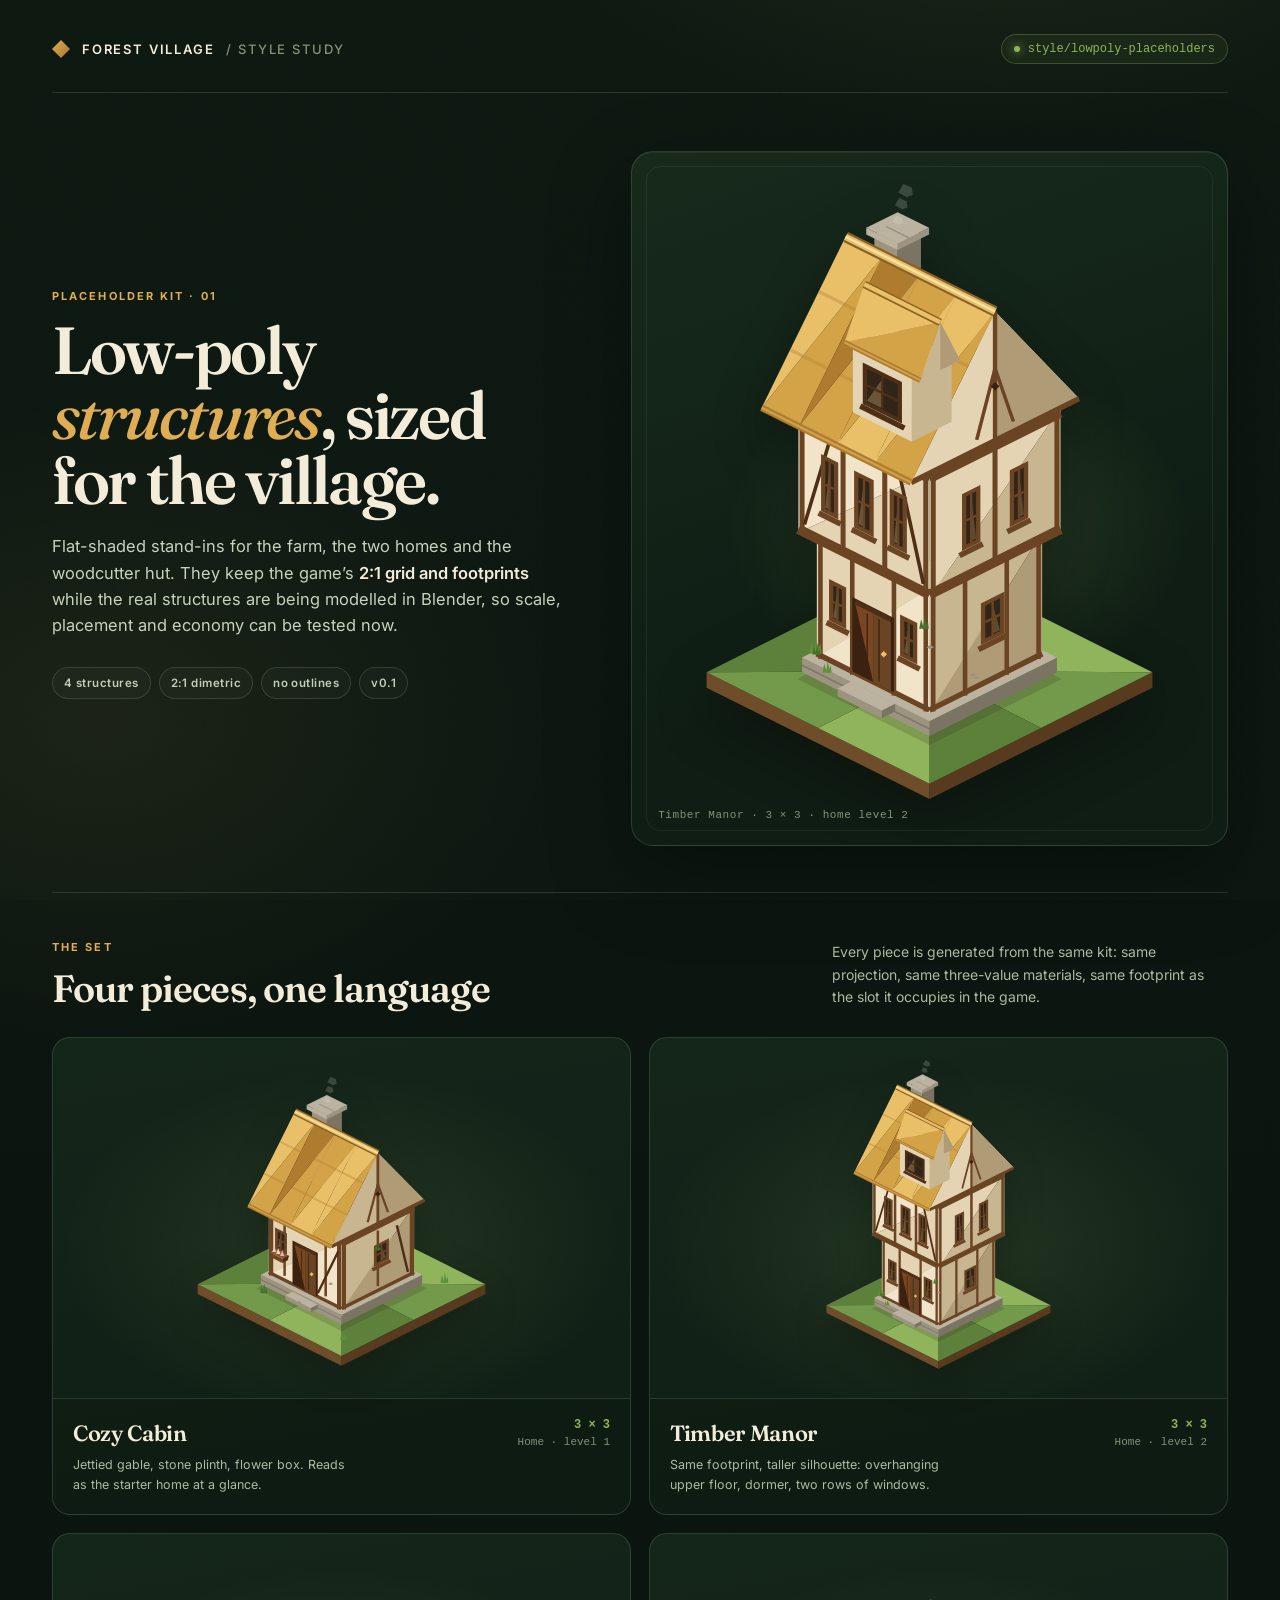
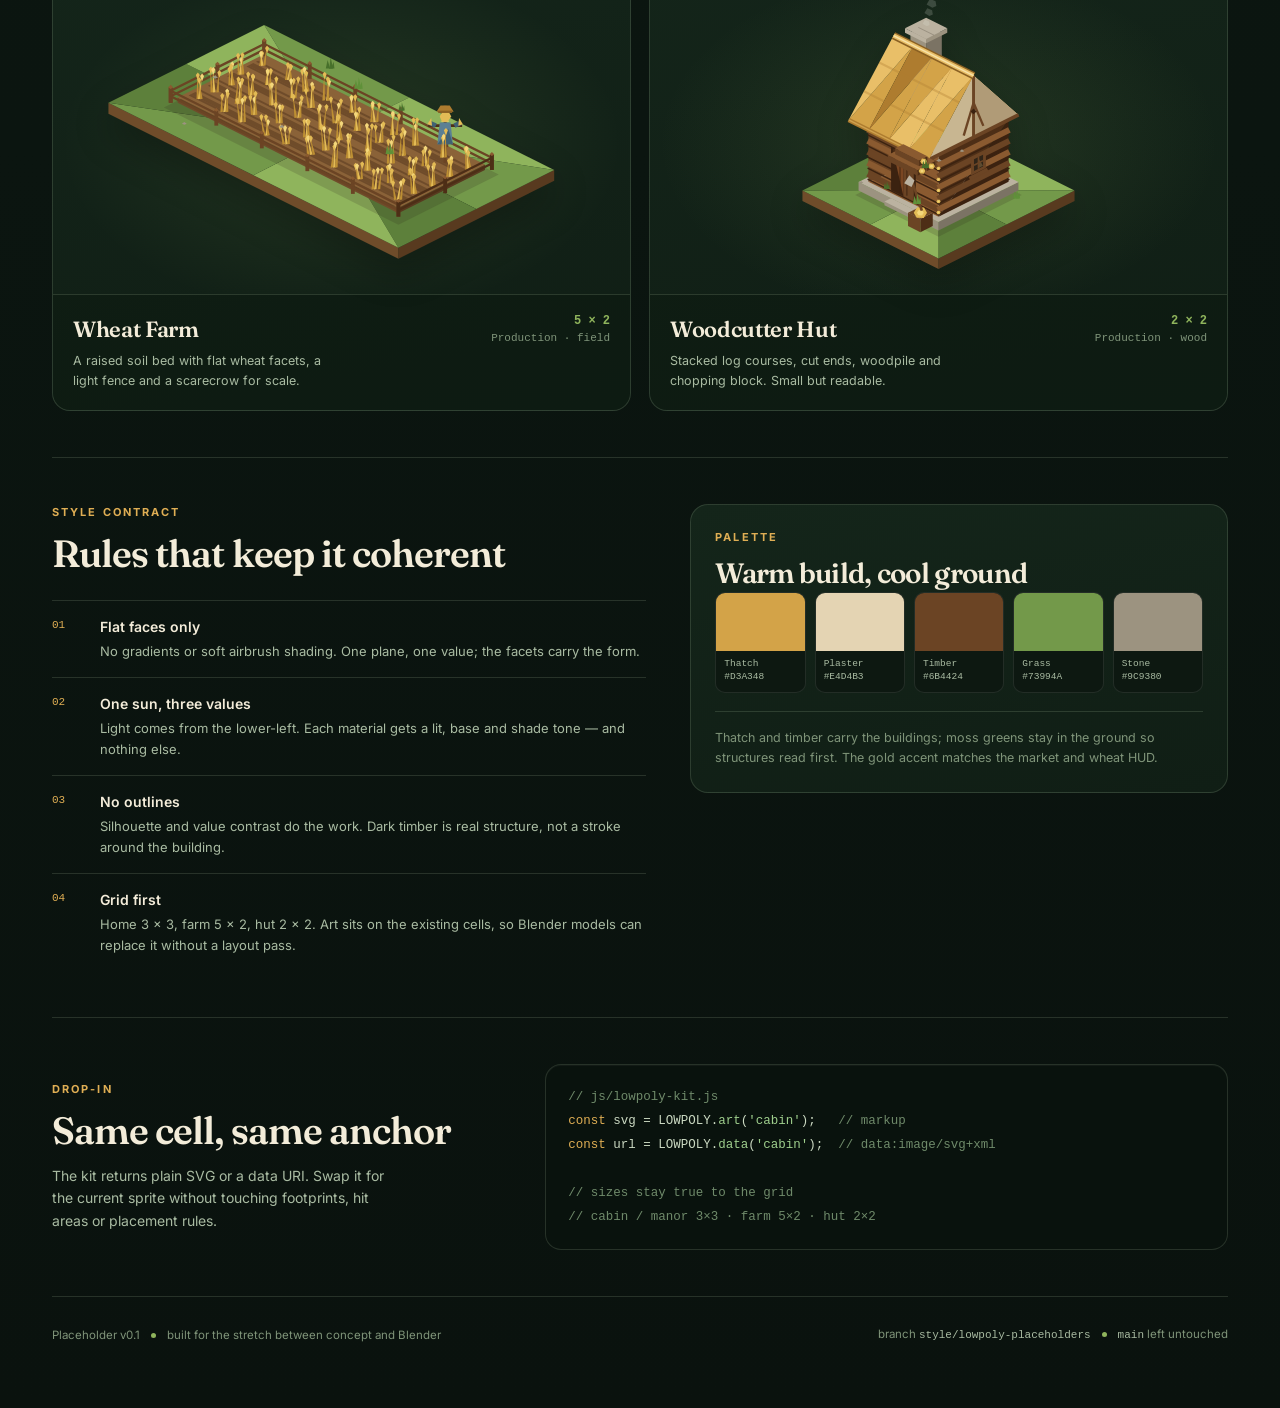
==== lowpoly.html @ d485dd76 "Add low-poly structure placeholder kit Additive, opt-in style kit for cabin, manor, farm and woodcut" ====
<!DOCTYPE html>
<html lang="en">
<head>
<meta charset="utf-8">
<meta name="viewport" content="width=device-width, initial-scale=1">
<title>Low-poly structure placeholders · Forest Village</title>
<meta name="theme-color" content="#0c1710">
<link rel="preconnect" href="https://fonts.googleapis.com">
<link rel="preconnect" href="https://fonts.gstatic.com" crossorigin>
<link href="https://fonts.googleapis.com/css2?family=Fraunces:ital,opsz,wght@0,9..144,500;0,9..144,600;1,9..144,500&family=Inter:wght@400;500;600;700&display=swap" rel="stylesheet">
<link rel="stylesheet" href="css/lowpoly-preview.css">
</head>
<body>
<div class="page">

  <header class="masthead">
    <div class="brand"><span class="mark" aria-hidden="true"></span>Forest Village <span style="color:var(--faint);font-weight:500">/ style study</span></div>
    <div class="branch"><i aria-hidden="true"></i>style/lowpoly-placeholders</div>
  </header>

  <main>
    <section class="hero">
      <div class="hero-copy">
        <span class="eyebrow">Placeholder kit · 01</span>
        <h1>Low-poly <em>structures</em>, sized for the village.</h1>
        <p class="lede">Flat-shaded stand-ins for the farm, the two homes and the woodcutter hut. They keep the game’s <strong>2:1 grid and footprints</strong> while the real structures are being modelled in Blender, so scale, placement and economy can be tested now.</p>
        <div class="chips">
          <span>4 structures</span>
          <span>2:1 dimetric</span>
          <span>no outlines</span>
          <span>v0.1</span>
        </div>
      </div>
      <figure class="hero-art">
        <img id="heroArt" alt="Low-poly Timber Manor placeholder">
        <figcaption>Timber Manor · 3 × 3 · home level 2</figcaption>
      </figure>
    </section>

    <section class="section">
      <div class="section-head">
        <div>
          <span class="eyebrow">The set</span>
          <h2>Four pieces, one language</h2>
        </div>
        <p>Every piece is generated from the same kit: same projection, same three-value materials, same footprint as the slot it occupies in the game.</p>
      </div>
      <div class="grid" id="grid"></div>
    </section>

    <section class="section split">
      <div class="rules">
        <span class="eyebrow">Style contract</span>
        <h2>Rules that keep it coherent</h2>
        <ol>
          <li><div><b>Flat faces only</b><span>No gradients or soft airbrush shading. One plane, one value; the facets carry the form.</span></div></li>
          <li><div><b>One sun, three values</b><span>Light comes from the lower-left. Each material gets a lit, base and shade tone — and nothing else.</span></div></li>
          <li><div><b>No outlines</b><span>Silhouette and value contrast do the work. Dark timber is real structure, not a stroke around the building.</span></div></li>
          <li><div><b>Grid first</b><span>Home 3 × 3, farm 5 × 2, hut 2 × 2. Art sits on the existing cells, so Blender models can replace it without a layout pass.</span></div></li>
        </ol>
      </div>
      <div class="palette-card">
        <span class="eyebrow">Palette</span>
        <h2 style="font-size:28px">Warm build, cool ground</h2>
        <div class="swatches" id="swatches"></div>
        <p class="note">Thatch and timber carry the buildings; moss greens stay in the ground so structures read first. The gold accent matches the market and wheat HUD.</p>
      </div>
    </section>

    <section class="section code-card">
      <div>
        <span class="eyebrow">Drop-in</span>
        <h2>Same cell, same anchor</h2>
        <p>The kit returns plain SVG or a data URI. Swap it for the current sprite without touching footprints, hit areas or placement rules.</p>
      </div>
      <pre><code><span class="c">// js/lowpoly-kit.js</span>
<span class="k">const</span> svg = LOWPOLY.<span class="s">art</span>(<span class="s">'cabin'</span>);   <span class="c">// markup</span>
<span class="k">const</span> url = LOWPOLY.<span class="s">data</span>(<span class="s">'cabin'</span>);  <span class="c">// data:image/svg+xml</span>

<span class="c">// sizes stay true to the grid</span>
<span class="c">// cabin / manor 3×3 · farm 5×2 · hut 2×2</span></code></pre>
    </section>
  </main>

  <footer>
    <span>Placeholder v0.1 <span class="dot"></span> built for the stretch between concept and Blender</span>
    <span>branch <code>style/lowpoly-placeholders</code> <span class="dot"></span> <code>main</code> left untouched</span>
  </footer>

</div>

<script src="js/lowpoly-kit.js"></script>
<script>
(function () {
  'use strict';
  var LP = window.LOWPOLY;
  if (!LP) return;

  document.getElementById('heroArt').src = LP.data('manor');

  var order = ['cabin', 'manor', 'farm', 'hut'];
  document.getElementById('grid').innerHTML = order.map(function (key) {
    var m = LP.META[key];
    return '<article class="card">' +
      '<div class="card-art"><img src="' + LP.data(key) + '" alt="Low-poly ' + m.name + ' placeholder"></div>' +
      '<div class="card-body"><div><h3>' + m.name + '</h3><p>' + m.note + '</p></div>' +
      '<div class="foot"><b>' + m.foot + '</b>' + m.role + '</div></div>' +
      '</article>';
  }).join('');

  var mats = [
    ['Thatch', LP.PAL.thatch.base],
    ['Plaster', LP.PAL.plaster.base],
    ['Timber', LP.PAL.timber.base],
    ['Grass', LP.PAL.grass.base],
    ['Stone', LP.PAL.stone.base]
  ];
  document.getElementById('swatches').innerHTML = mats.map(function (m) {
    return '<div class="swatch"><i style="background:' + m[1] + '"></i><span>' + m[0] + '<br>' + m[1].toUpperCase() + '</span></div>';
  }).join('');
})();
</script>
</body>
</html>
---- css/lowpoly-preview.css ----
:root{
  --ink:#0c1710;
  --deep:#0f1d14;
  --panel:#14251a;
  --panel-2:#192d1f;
  --line:rgba(191,214,178,.16);
  --line-strong:rgba(191,214,178,.28);
  --cream:#f3ecd9;
  --muted:#a9bba2;
  --faint:#7f9479;
  --gold:#dfae54;
  --moss:#8fb45c;
  --display:"Fraunces",Georgia,"Times New Roman",serif;
  --text:"Inter",-apple-system,BlinkMacSystemFont,"Segoe UI",sans-serif;
}
*{box-sizing:border-box}
html{background:var(--ink)}
body{
  margin:0;
  color:var(--cream);
  font:15px/1.6 var(--text);
  background:
    radial-gradient(900px 600px at 78% -8%,rgba(117,154,74,.18),transparent 62%),
    radial-gradient(700px 500px at 8% 24%,rgba(223,174,84,.07),transparent 65%),
    linear-gradient(180deg,#0c1710 0%,#0b1510 58%,#0a120e 100%);
  min-height:100vh;
}
body::before{
  content:"";
  position:fixed;inset:0;pointer-events:none;z-index:0;
  background-image:url("data:image/svg+xml,%3Csvg xmlns='http://www.w3.org/2000/svg' width='140' height='140'%3E%3Cfilter id='n'%3E%3CfeTurbulence type='fractalNoise' baseFrequency='.82' numOctaves='3' stitchTiles='stitch'/%3E%3C/filter%3E%3Crect width='100%25' height='100%25' filter='url(%23n)' opacity='.32'/%3E%3C/svg%3E");
  opacity:.045;mix-blend-mode:screen;
}
.page{position:relative;z-index:1;max-width:1240px;margin:0 auto;padding:34px 32px 64px}
a{color:inherit}

.masthead{display:flex;align-items:center;justify-content:space-between;gap:20px;padding-bottom:28px;border-bottom:1px solid var(--line)}
.brand{display:flex;align-items:center;gap:12px;font-size:13px;font-weight:600;letter-spacing:.14em;text-transform:uppercase;color:var(--cream)}
.brand .mark{width:18px;height:18px;display:inline-block;background:linear-gradient(135deg,var(--gold),#a9752c);clip-path:polygon(50% 0,100% 50%,50% 100%,0 50%);box-shadow:0 0 18px rgba(223,174,84,.35)}
.branch{display:inline-flex;align-items:center;gap:8px;font:12px/1 ui-monospace,SFMono-Regular,Consolas,monospace;color:var(--moss);border:1px solid rgba(143,180,92,.3);background:rgba(143,180,92,.07);padding:8px 12px;border-radius:999px;white-space:nowrap}
.branch i{width:6px;height:6px;border-radius:50%;background:var(--moss);box-shadow:0 0 10px var(--moss)}

.eyebrow{display:block;font-size:11px;font-weight:700;letter-spacing:.19em;text-transform:uppercase;color:var(--gold);margin:0 0 12px}
h1,h2,h3,p{margin:0}
h1{font-family:var(--display);font-weight:600;font-size:clamp(42px,5.2vw,72px);line-height:.98;letter-spacing:-.035em;max-width:12ch}
h1 em{font-style:italic;color:var(--gold);font-weight:500}
h2{font-family:var(--display);font-weight:600;font-size:clamp(27px,3vw,38px);line-height:1.05;letter-spacing:-.025em}
.lede{color:#c6d2bd;font-size:16.5px;max-width:52ch;margin-top:20px}
.lede strong{color:var(--cream);font-weight:600}

.hero{display:grid;grid-template-columns:minmax(0,.94fr) minmax(0,1.06fr);gap:50px;align-items:center;padding:58px 0 46px}
.hero-copy{padding-bottom:10px}
.chips{display:flex;flex-wrap:wrap;gap:8px;margin-top:28px}
.chips span{font-size:11.5px;font-weight:600;letter-spacing:.04em;color:#c2cfb8;border:1px solid var(--line);background:rgba(255,255,255,.025);padding:6px 11px;border-radius:999px}
.hero-art{
  margin:0;position:relative;border:1px solid var(--line);border-radius:22px;overflow:hidden;
  background:
    radial-gradient(320px 230px at 55% 54%,rgba(143,180,92,.20),transparent 72%),
    linear-gradient(160deg,#172a1c,#0f1d14 68%);
  box-shadow:0 30px 80px rgba(0,0,0,.36),inset 0 1px 0 rgba(255,255,255,.05);
  min-height:440px;display:grid;place-items:center;padding:24px;
}
.hero-art::before{content:"";position:absolute;inset:14px;border:1px solid rgba(191,214,178,.08);border-radius:14px;pointer-events:none}
.hero-art img{width:min(100%,560px);height:auto;display:block;filter:drop-shadow(0 22px 26px rgba(0,0,0,.28))}
.hero-art figcaption{position:absolute;left:26px;bottom:22px;font:11px/1.4 ui-monospace,monospace;color:var(--faint);letter-spacing:.05em}

.section{padding:46px 0;border-top:1px solid var(--line)}
.section-head{display:grid;grid-template-columns:minmax(0,1fr) minmax(300px,.62fr);gap:30px;align-items:end;margin-bottom:28px}
.section-head p{color:var(--muted);font-size:14px;max-width:44ch;justify-self:end}
.section-head h2{margin-top:2px}

.grid{display:grid;grid-template-columns:repeat(2,minmax(0,1fr));gap:18px}
.card{
  border:1px solid var(--line);border-radius:18px;overflow:hidden;background:linear-gradient(170deg,var(--panel),#101e15);
  transition:transform .18s ease,border-color .18s ease,box-shadow .18s ease;
}
.card:hover{transform:translateY(-3px);border-color:var(--line-strong);box-shadow:0 18px 46px rgba(0,0,0,.28)}
.card-art{position:relative;height:360px;display:grid;place-items:center;padding:18px;background:radial-gradient(400px 250px at 50% 58%,rgba(143,180,92,.15),transparent 70%)}
.card-art img{position:absolute;inset:18px;width:calc(100% - 36px);height:calc(100% - 36px);object-fit:contain;filter:drop-shadow(0 16px 18px rgba(0,0,0,.24))}
.card-body{display:flex;align-items:flex-start;justify-content:space-between;gap:16px;padding:17px 20px 19px;border-top:1px solid var(--line);background:rgba(10,20,14,.35)}
.card-body h3{font-family:var(--display);font-size:22px;font-weight:600;letter-spacing:-.015em}
.card-body p{color:var(--muted);font-size:12.5px;margin-top:4px;max-width:34ch}
.foot{
  flex:0 0 auto;text-align:right;font:11px/1.5 ui-monospace,monospace;color:var(--faint);
}
.foot b{display:block;color:var(--moss);font-size:12px;font-weight:600}

.split{display:grid;grid-template-columns:1.05fr .95fr;gap:44px;align-items:start}
.rules ol{list-style:none;counter-reset:rule;margin:26px 0 0;padding:0;display:grid;gap:0}
.rules li{counter-increment:rule;display:grid;grid-template-columns:34px 1fr;gap:14px;padding:15px 0;border-top:1px solid var(--line)}
.rules li::before{content:"0" counter(rule);font:11px/1.7 ui-monospace,monospace;color:var(--gold)}
.rules li b{display:block;font-size:14px;font-weight:600}
.rules li span{display:block;color:var(--muted);font-size:13px;margin-top:3px}

.palette-card{border:1px solid var(--line);border-radius:18px;padding:24px;background:linear-gradient(170deg,var(--panel),#101e15)}
.swatches{display:grid;grid-template-columns:repeat(5,1fr);gap:9px;margin-top:4px}
.swatch{border-radius:10px;overflow:hidden;border:1px solid rgba(255,255,255,.09);background:#0d1811}
.swatch i{display:block;height:58px}
.swatch span{display:block;padding:7px 8px 8px;font:9.5px/1.35 ui-monospace,monospace;color:var(--muted);word-break:break-word}
.palette-card .note{color:var(--faint);font-size:12.5px;margin-top:18px;padding-top:16px;border-top:1px solid var(--line)}

.code-card{display:grid;grid-template-columns:minmax(0,.8fr) minmax(0,1.2fr);gap:38px;align-items:center}
.code-card p{color:var(--muted);font-size:14px;margin-top:14px;max-width:38ch}
pre{margin:0;border:1px solid var(--line);border-radius:16px;background:#09120d;padding:20px 22px;overflow:auto;box-shadow:inset 0 1px 0 rgba(255,255,255,.04)}
code{font:12.5px/1.75 ui-monospace,SFMono-Regular,Consolas,monospace;color:#cbd9c2}
code .c{color:#6f8a6a}
code .k{color:var(--gold)}
code .s{color:#9fcf8d}

footer{display:flex;justify-content:space-between;gap:24px;align-items:center;padding-top:28px;border-top:1px solid var(--line);color:var(--faint);font-size:11.5px}
footer code{font-size:11px;color:var(--muted)}
footer .dot{display:inline-block;width:5px;height:5px;border-radius:50%;background:var(--moss);margin:0 8px;vertical-align:1px}

@media (max-width:900px){
  .page{padding:24px 20px 48px}
  .hero{grid-template-columns:1fr;gap:34px;padding-top:38px}
  .hero-art{min-height:360px}
  .section-head,.split,.code-card{grid-template-columns:1fr;gap:18px}
  .section-head p{justify-self:start}
  .grid{grid-template-columns:1fr}
  .card-art{height:320px}
  footer{flex-direction:column;align-items:flex-start}
}
@media (max-width:520px){
  .masthead{align-items:flex-start;flex-direction:column}
  .swatches{grid-template-columns:repeat(3,1fr)}
  .brand{font-size:11px}
  h1{font-size:44px}
}
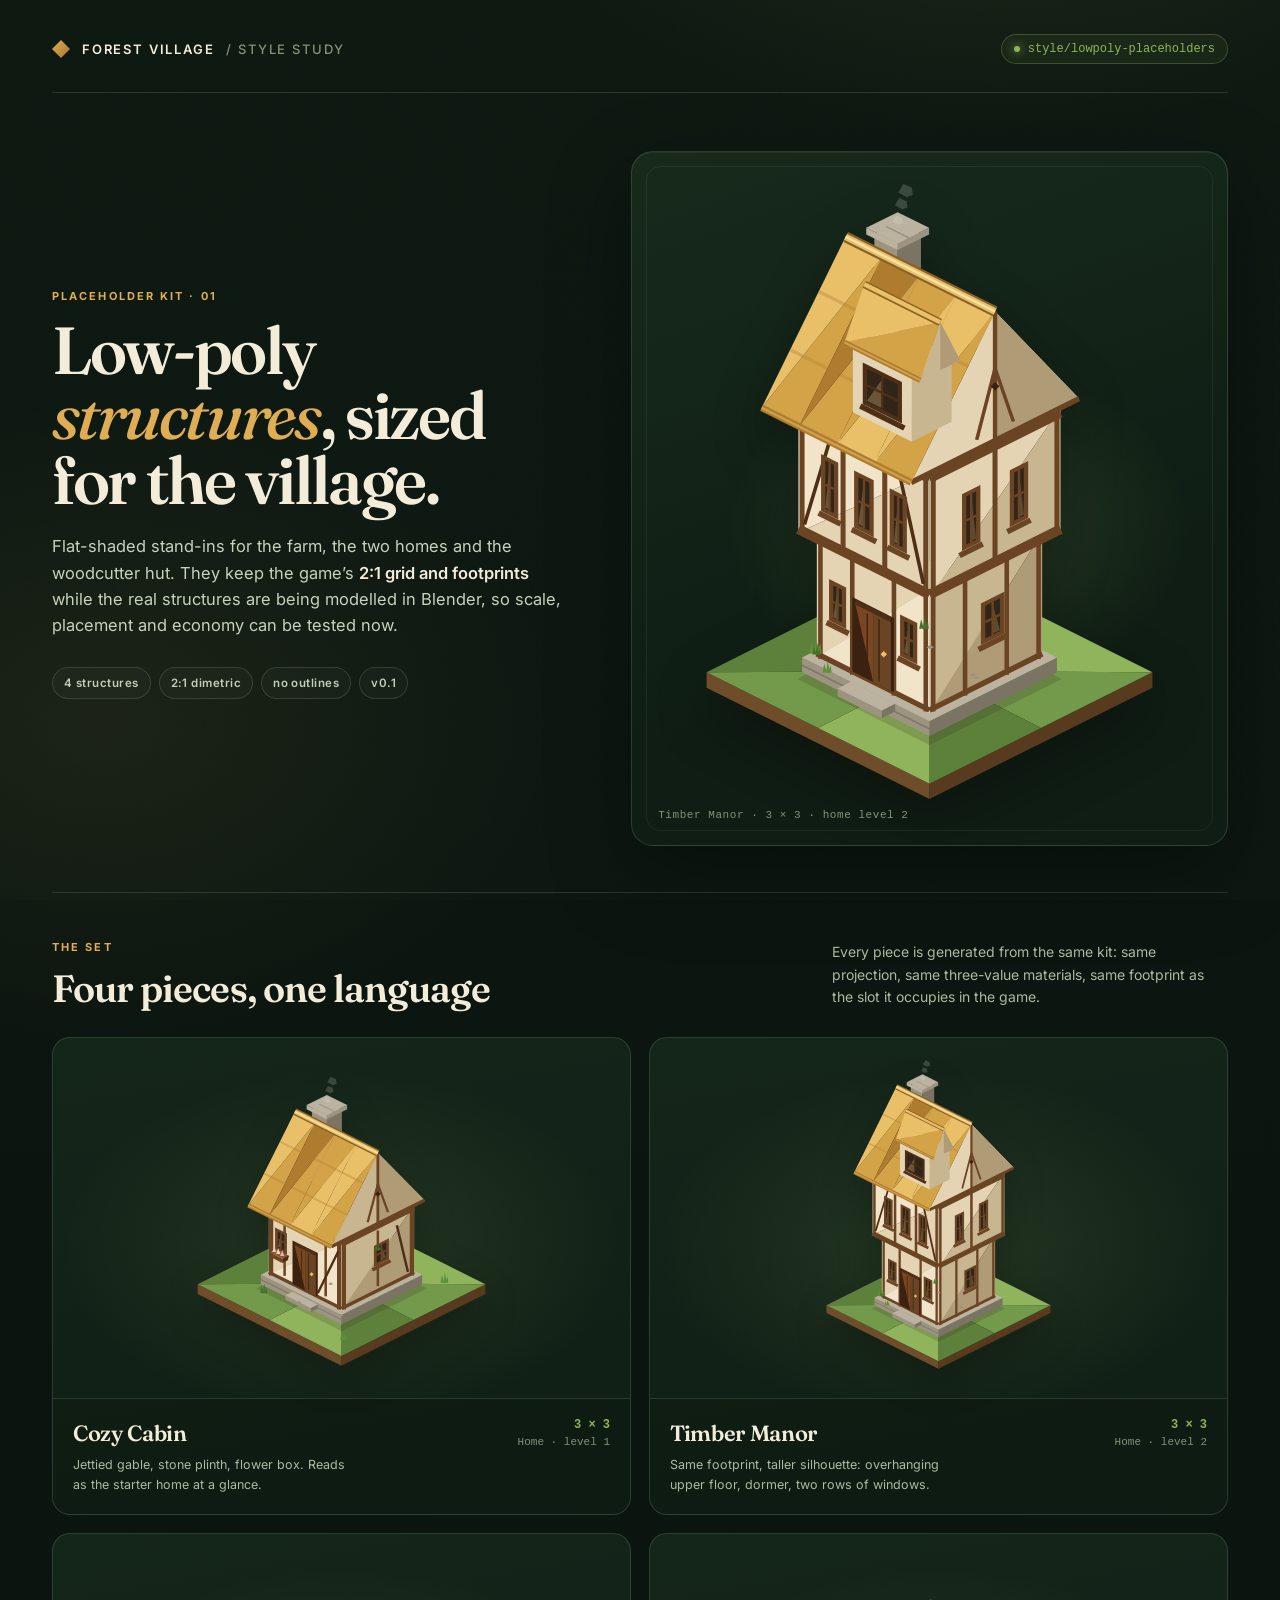
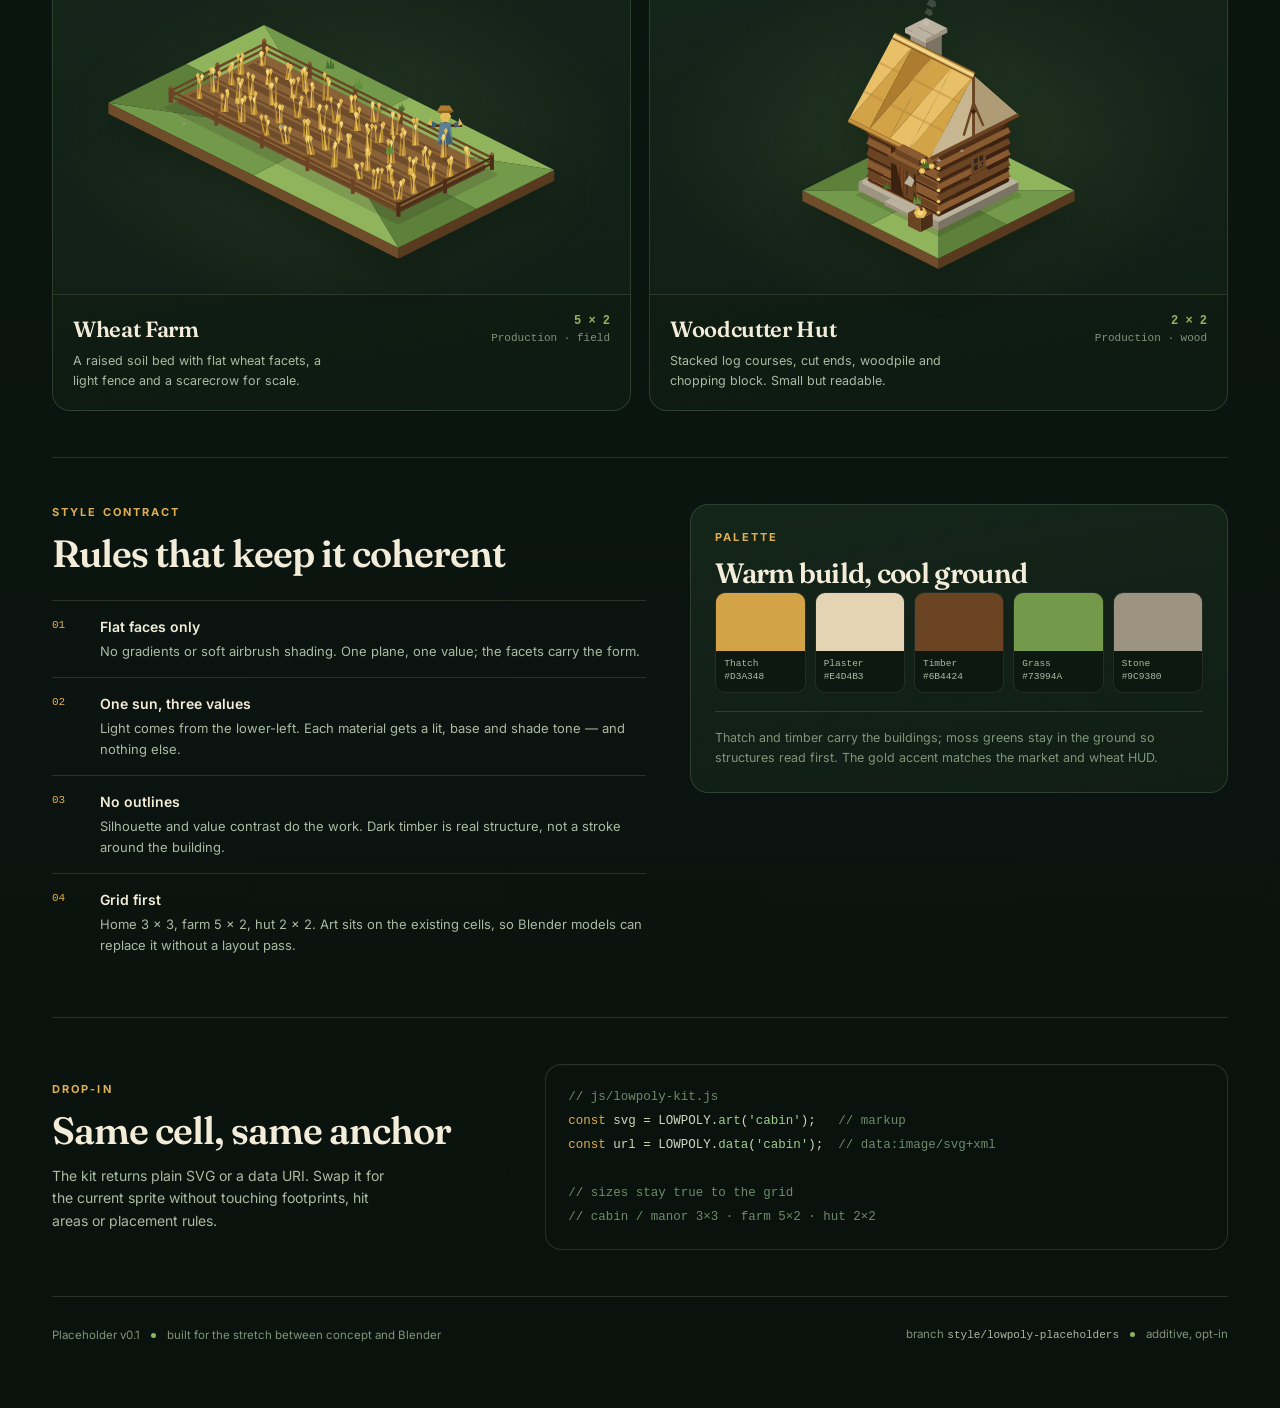
==== commit 218421fa: "Clarify preview footer after merge" ====
--- a/lowpoly.html
+++ b/lowpoly.html
@@ -84,7 +84,7 @@
 
   <footer>
     <span>Placeholder v0.1 <span class="dot"></span> built for the stretch between concept and Blender</span>
-    <span>branch <code>style/lowpoly-placeholders</code> <span class="dot"></span> <code>main</code> left untouched</span>
+    <span>branch <code>style/lowpoly-placeholders</code> <span class="dot"></span> additive, opt-in</span>
   </footer>
 
 </div>
